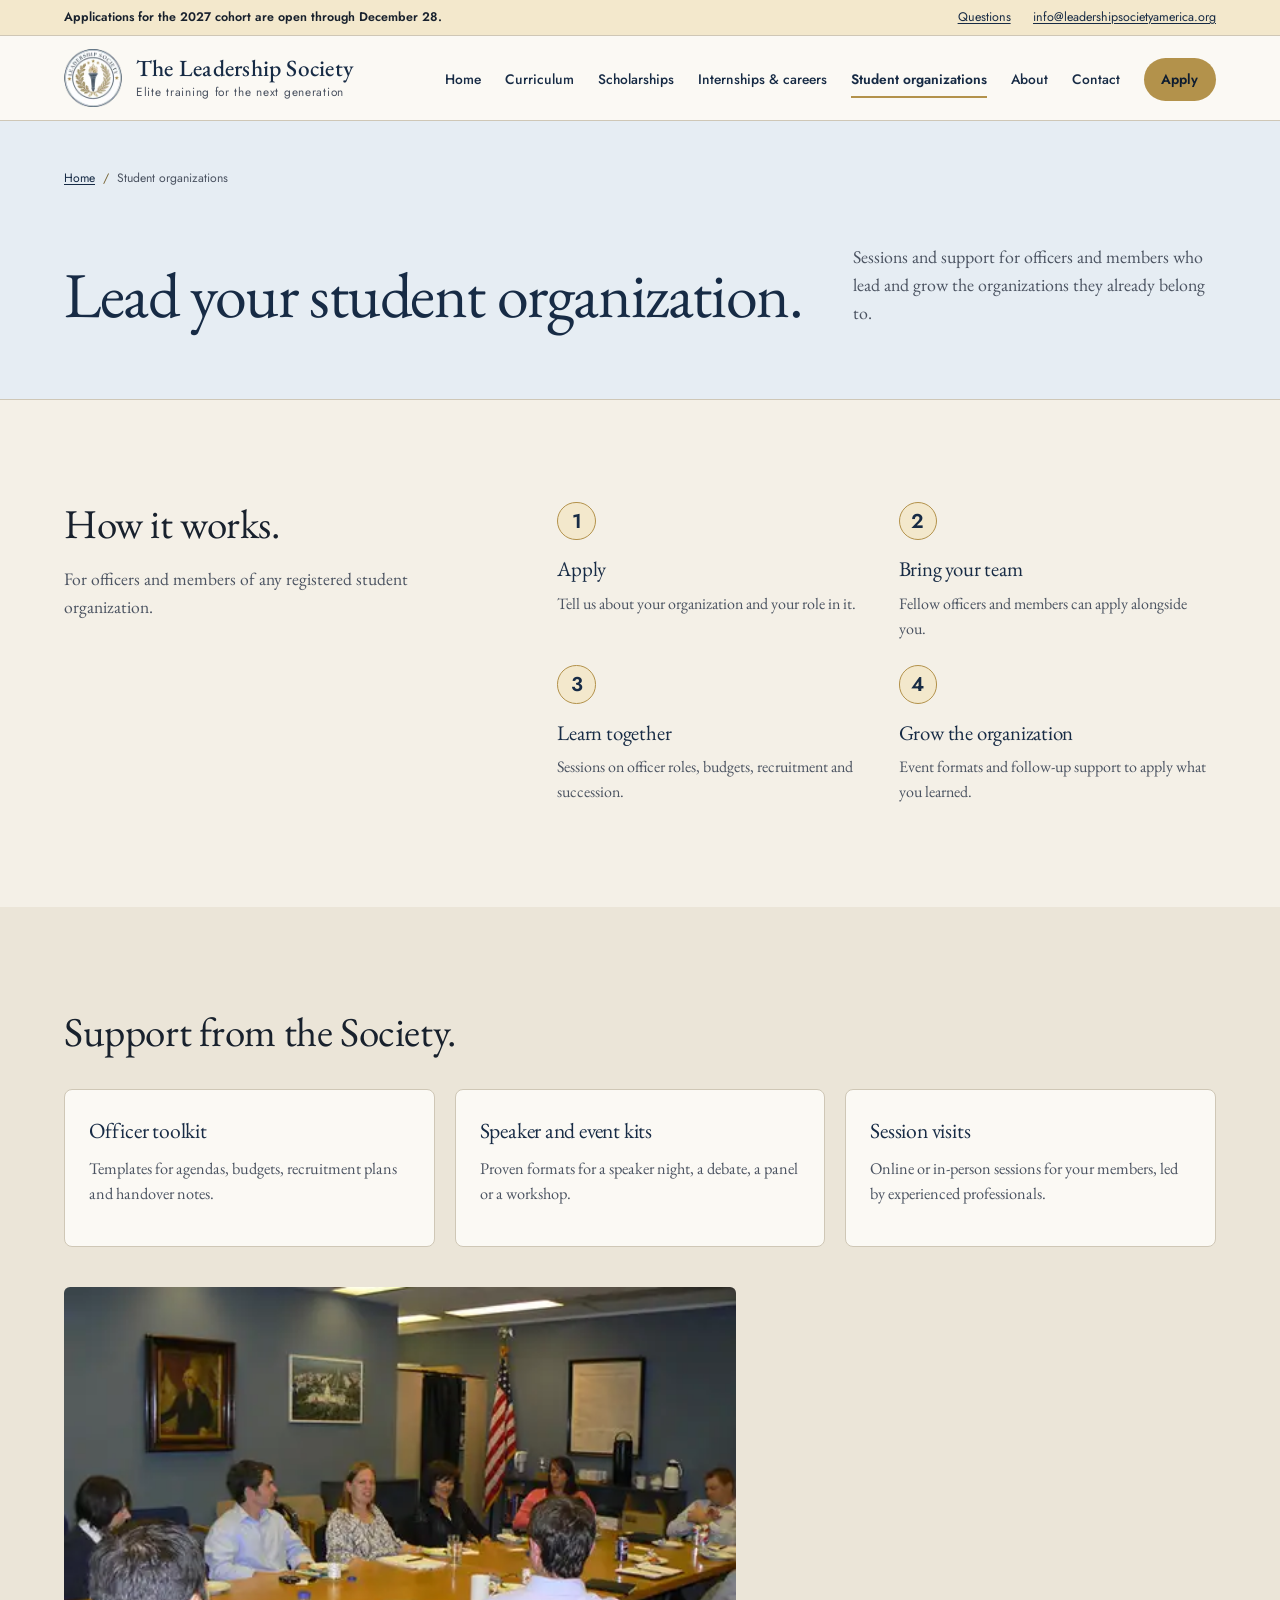
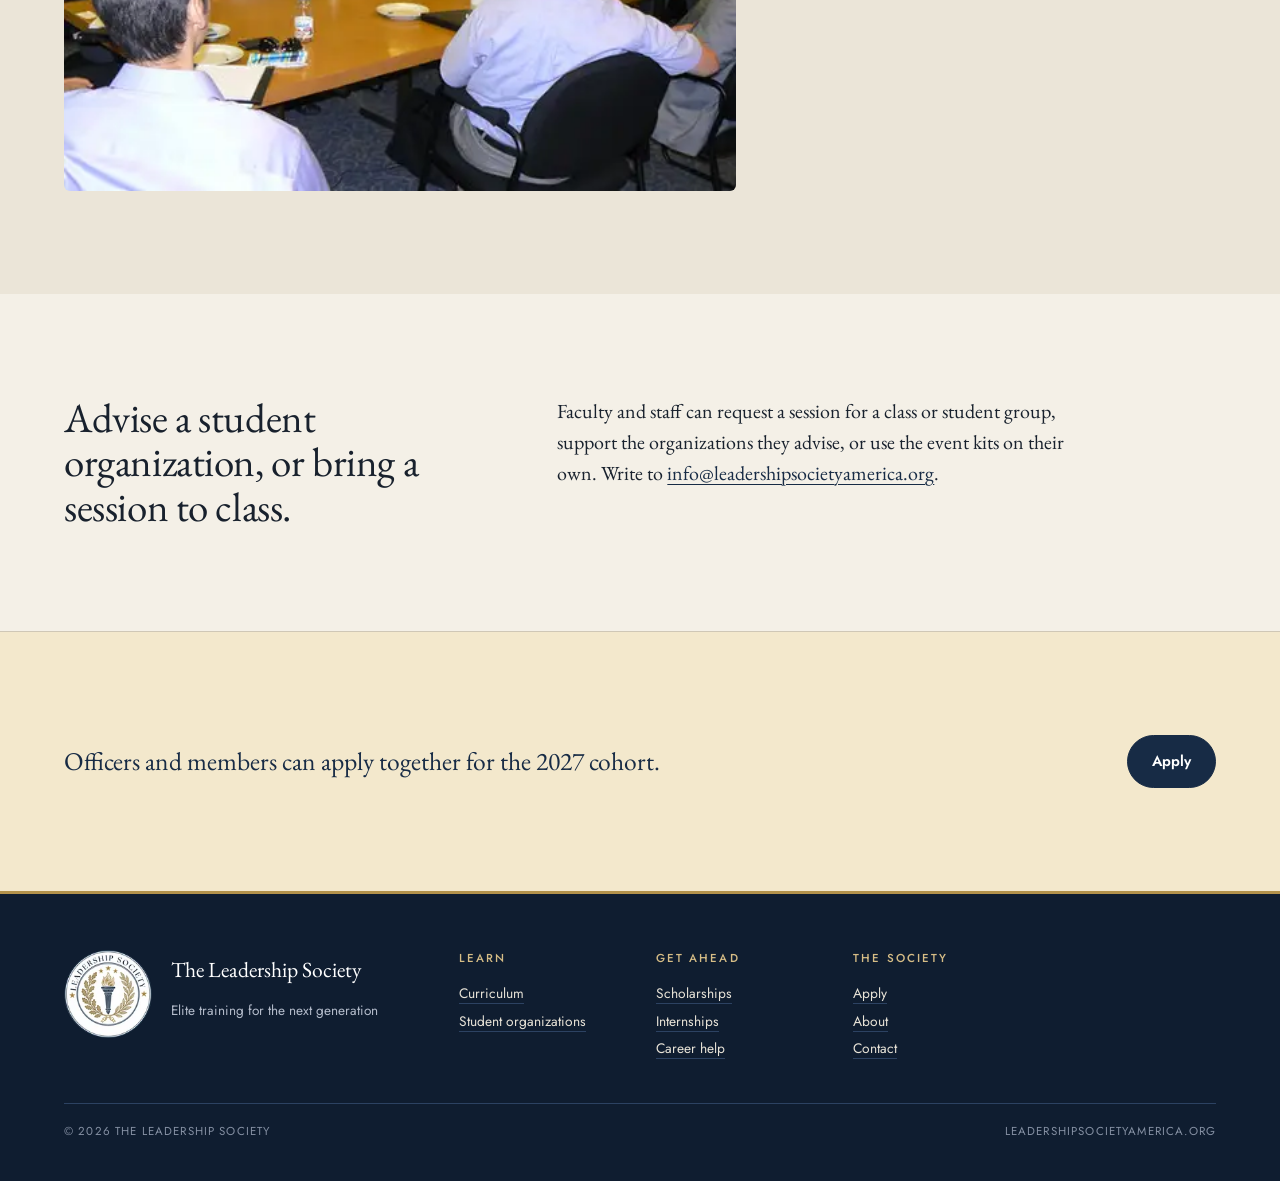
==== organizations.html @ 72dde956 "Copy the Leadership Society site from the Viktor preview" ====
<!doctype html>
<html lang="en">
<head>
<meta charset="utf-8">
<meta name="viewport" content="width=device-width, initial-scale=1">
<title>Lead a student organization | The Leadership Society</title>
<meta name="description" content="Sessions and support for students who lead and grow existing student organizations: officers, recruitment, budgets and succession.">
<meta name="theme-color" content="#fbf9f4">
<meta property="og:title" content="Lead a student organization | The Leadership Society">
<meta property="og:description" content="Sessions and support for students who lead and grow existing student organizations: officers, recruitment, budgets and succession.">
<meta property="og:type" content="website">
<meta property="og:image" content="https://www.leadershipsocietyamerica.org/assets/img/seal-512.png">
<link rel="icon" href="/assets/img/favicon-32.png" sizes="32x32" type="image/png">
<link rel="apple-touch-icon" href="/assets/img/apple-touch-icon.png">
<link rel="preload" href="/assets/fonts/eb-garamond-latin-400-normal.woff2" as="font" type="font/woff2" crossorigin>
<link rel="preload" href="/assets/fonts/jost-latin-500-normal.woff2" as="font" type="font/woff2" crossorigin>
<link rel="stylesheet" href="/assets/site.css">
</head>
<body>
<a class="skip" href="#main">Skip to content</a>
<div class="utility"><div class="wrap"><span><b>Applications for the 2027 cohort are open through December 28.</b></span><span class="u-right"><a href="/trainings#questions">Questions</a><a href="mailto:info@leadershipsocietyamerica.org">info@leadershipsocietyamerica.org</a></span></div></div>
<header class="masthead">
  <div class="wrap">
    <a class="brand" href="/" aria-label="The Leadership Society, home">
      <picture><source type="image/webp" srcset="/assets/img/seal-128.webp 1x, /assets/img/seal-256.webp 2x"><img src="/assets/img/seal-128.png" alt="" width="64" height="64" decoding="async"></picture>
      <span class="brand-name"><b>The Leadership Society</b><small>Elite training for the next generation</small></span>
    </a>
    <button class="menu-toggle" type="button" aria-expanded="false" aria-controls="site-nav" aria-label="Open menu"><svg class="mt-icon" viewBox="0 0 24 24" width="18" height="18" fill="none" stroke="currentColor" stroke-width="1.6" stroke-linecap="round" aria-hidden="true" focusable="false"><path class="mt-a" d="M4 7h16"/><path class="mt-b" d="M4 12h16"/><path class="mt-c" d="M4 17h16"/></svg><span class="mt-label">Menu</span></button>
    <nav class="nav" id="site-nav" aria-label="Main"><ul><li><a href="/">Home</a></li><li><a href="/trainings">Curriculum</a></li><li><a href="/scholarships">Scholarships</a></li><li><a href="/internships">Internships &amp; careers</a></li><li><a href="/organizations" aria-current="page">Student organizations</a></li><li><a href="/about">About</a></li><li><a href="/contact">Contact</a></li><li><a href="/apply" class="nav-apply">Apply</a></li></ul></nav>
  </div>
</header>
<main id="main">
<section class="pagehead">
  <div class="wrap">
    <nav class="crumbs" aria-label="Breadcrumb"><a href="/">Home</a><span aria-hidden="true">/</span>Student organizations</nav>
    <div class="grid">
      <div class="ph-main"><h1 class="display">Lead your student organization.</h1></div>
      <div class="aside"><p>Sessions and support for officers and members who lead and grow the organizations they already belong to.</p></div>
    </div>
  </div>
</section>

<section class="section">
  <div class="wrap grid">
    <div class="section-head"><h2 class="h2">How it works.</h2><p>For officers and members of any registered student organization.</p></div>
    <div class="section-body">
      <ol class="steps" style="grid-template-columns:1fr 1fr">
        <li><h3>Apply</h3><p>Tell us about your organization and your role in it.</p></li>
        <li><h3>Bring your team</h3><p>Fellow officers and members can apply alongside you.</p></li>
        <li><h3>Learn together</h3><p>Sessions on officer roles, budgets, recruitment and succession.</p></li>
        <li><h3>Grow the organization</h3><p>Event formats and follow-up support to apply what you learned.</p></li>
      </ol>
    </div>
  </div>
</section>

<section class="section tint" id="kits">
  <div class="wrap">
    <div class="head-row"><div><h2 class="h2">Support from the Society.</h2></div></div>
    <div class="cards">
      <div class="card"><h3>Officer toolkit</h3><p>Templates for agendas, budgets, recruitment plans and handover notes.</p></div>
      <div class="card"><h3>Speaker and event kits</h3><p>Proven formats for a speaker night, a debate, a panel or a workshop.</p></div>
      <div class="card"><h3>Session visits</h3><p>Online or in-person sessions for your members, led by experienced professionals.</p></div>
    </div>
    <div style="margin-top:2.5rem;max-width:42rem"><figure class="photo"><img src="/assets/img/photos/meeting-table.webp" alt="People meeting around a conference table" loading="lazy" decoding="async"></figure></div>
  </div>
</section>

<section class="section" id="advisers">
  <div class="wrap grid">
    <div class="section-head"><h2 class="h2">Advise a student organization, or bring a session to class.</h2></div>
    <div class="section-body">
      <p>Faculty and staff can request a session for a class or student group, support the organizations they advise, or use the event kits on their own. Write to <a href="mailto:info@leadershipsocietyamerica.org">info@leadershipsocietyamerica.org</a>.</p>
    </div>
  </div>
</section>
<section class="section closing closing-line">
  <div class="wrap">
    <p>Officers and members can apply together for the 2027 cohort.</p>
    <a class="btn" href="/apply">Apply</a>
  </div>
</section>
</main>
<footer class="footer">
  <div class="wrap">
    <div class="grid">
      <div class="f-brand">
        <picture><source type="image/webp" srcset="/assets/img/seal-128.webp 1x, /assets/img/seal-256.webp 2x"><img src="/assets/img/seal-128.png" alt="" width="88" height="88" loading="lazy" decoding="async"></picture>
        <div><p>The Leadership Society</p><span class="small">Elite training for the next generation</span></div>
      </div>
      <div class="f-col">
        <span class="label">Learn</span>
        <ul><li><a href="/trainings">Curriculum</a></li><li><a href="/organizations">Student organizations</a></li></ul>
      </div>
      <div class="f-col">
        <span class="label">Get ahead</span>
        <ul><li><a href="/scholarships">Scholarships</a></li><li><a href="/internships">Internships</a></li><li><a href="/internships#career-help">Career help</a></li></ul>
      </div>
      <div class="f-col wide">
        <span class="label">The Society</span>
        <ul><li><a href="/apply">Apply</a></li><li><a href="/about">About</a></li><li><a href="/contact">Contact</a></li></ul>
      </div>
    </div>
    <div class="colophon"><span>&copy; 2026 The Leadership Society</span><span>leadershipsocietyamerica.org</span></div>
  </div>
</footer>
<script src="/assets/site.js" defer></script>
</body>
</html>
---- assets/site.css ----
/* The Leadership Society — site styles
   Type: EB Garamond (display, text) + Jost (labels, UI; replaced Libre Franklin 2026-10-15). Both SIL OFL, self-hosted.
   Palette: navy and gold from the seal, on off-white paper. */

@font-face { font-family: "EB Garamond"; src: url("fonts/eb-garamond-latin-400-normal.woff2") format("woff2"); font-weight: 400; font-style: normal; font-display: swap; }
@font-face { font-family: "EB Garamond"; src: url("fonts/eb-garamond-latin-400-italic.woff2") format("woff2"); font-weight: 400; font-style: italic; font-display: swap; }
@font-face { font-family: "EB Garamond"; src: url("fonts/eb-garamond-latin-500-normal.woff2") format("woff2"); font-weight: 500; font-style: normal; font-display: swap; }
@font-face { font-family: "Jost"; src: url("fonts/jost-latin-400-normal.woff2") format("woff2"); font-weight: 400; font-style: normal; font-display: swap; }
@font-face { font-family: "Jost"; src: url("fonts/jost-latin-500-normal.woff2") format("woff2"); font-weight: 500; font-style: normal; font-display: swap; }
@font-face { font-family: "Jost"; src: url("fonts/jost-latin-600-normal.woff2") format("woff2"); font-weight: 600; font-style: normal; font-display: swap; }

:root {
  --paper: #f4f0e7;
  --paper-deep: #ebe5d8;
  --white: #fbf9f4;
  --ink: #18212d;
  --ink-soft: #4b5361;
  --navy: #172b45;
  --navy-deep: #0f1d30;
  --navy-line: #2c4262;
  --gold: #b3924b;        /* gold on navy */
  --gold-light: #d6bd86;  /* small gold text on navy */
  --gold-ink: #75602f;    /* gold dark enough for text on paper */
  --on-navy: #e9e4d8;
  --on-navy-soft: #b4bccb;
  --rule: #cfc7b6;
  --gold-wash: #f3e8cc;
  --sky: #e6edf3;

  --serif: "EB Garamond", "Iowan Old Style", "Palatino Linotype", Palatino, Georgia, serif;
  --sans: "Jost", "Futura", "Century Gothic", "Helvetica Neue", Arial, sans-serif;

  --measure: 34rem;
  --gutter: clamp(1.25rem, 4vw, 3rem);
  --wrap: 78rem;
}

*, *::before, *::after { box-sizing: border-box; }
html { -webkit-text-size-adjust: 100%; text-size-adjust: 100%; scroll-padding-top: 1rem; }
body {
  margin: 0; background: var(--paper); color: var(--ink);
  font-family: var(--serif); font-size: clamp(1.1rem, 0.35vw + 1rem, 1.25rem); line-height: 1.55;
  font-kerning: normal; font-variant-ligatures: common-ligatures; text-rendering: optimizeLegibility;
}
img, svg { display: block; max-width: 100%; height: auto; }
a { color: var(--navy); text-decoration-thickness: 1px; text-underline-offset: 0.18em; }
a:hover { text-decoration-thickness: 2px; }
:focus-visible { outline: 2px solid var(--gold); outline-offset: 3px; }
::selection { background: var(--navy); color: var(--paper); }

.skip { position: absolute; left: -999px; top: 0; background: var(--gold); color: var(--navy-deep); padding: .6rem 1rem; font-family: var(--sans); font-size: .85rem; z-index: 10; }
.skip:focus { left: 1rem; top: 1rem; }
.wrap { max-width: var(--wrap); margin: 0 auto; padding: 0 var(--gutter); }
.grid { display: grid; grid-template-columns: repeat(12, minmax(0, 1fr)); column-gap: clamp(1rem, 2.5vw, 2.5rem); }

.label { font-family: var(--sans); font-size: .72rem; font-weight: 600; letter-spacing: .16em; text-transform: uppercase; color: var(--gold-ink); }
.on-navy .label, .label.light { color: var(--gold-light); }

/* ---------- Utility bar + header (light, school-like) ---------- */
.utility { background: var(--gold-wash); color: var(--ink); font-family: var(--sans); font-size: .78rem; border-bottom: 1px solid var(--rule); }
.utility .wrap { display: flex; justify-content: space-between; gap: 1rem; padding-top: .5rem; padding-bottom: .5rem; }
.utility a { color: var(--navy); }
.utility b { font-weight: 600; }
.utility .u-right { display: flex; gap: 1.4rem; }

.masthead { background: var(--white); color: var(--navy); border-bottom: 1px solid var(--rule); position: relative; }
.masthead .wrap { display: flex; align-items: center; justify-content: space-between; gap: 2rem; padding-top: .8rem; padding-bottom: .8rem; }
.brand { display: flex; align-items: center; gap: .9rem; color: var(--navy); text-decoration: none; }
.brand img { width: 3.6rem; height: 3.6rem; flex: none; }
.brand-name { display: flex; flex-direction: column; line-height: 1.05; }
.brand-name b { font-weight: 500; font-size: 1.45rem; letter-spacing: .01em; color: var(--navy); }
.brand-name small { font-family: var(--sans); font-size: .66rem; letter-spacing: .08em; color: var(--ink-soft); margin-top: .35rem; }

.nav ul { list-style: none; margin: 0; padding: 0; display: flex; gap: 1.5rem; align-items: center; }
.nav a { font-family: var(--sans); font-size: .86rem; font-weight: 500; color: var(--navy); text-decoration: none; padding: .4rem 0; border-bottom: 2px solid transparent; white-space: nowrap; }
.nav a:hover { border-bottom-color: var(--gold); }
.nav a[aria-current="page"] { border-bottom-color: var(--gold); font-weight: 600; }
.nav a.nav-apply { background: var(--gold); color: var(--navy-deep); padding: .7rem 1.1rem; border: 0; border-radius: 999px; font-weight: 600; }
.nav a.nav-apply:hover, .nav a.nav-apply[aria-current="page"] { background: var(--gold-light); }
.menu-toggle { display: none; }

/* ---------- Type ---------- */
h1, h2, h3 { font-weight: 400; margin: 0; letter-spacing: -.01em; }
.display { font-size: clamp(2.7rem, 6vw, 5.4rem); line-height: 1.0; letter-spacing: -.022em; }
.display em { font-style: italic; color: var(--gold); }
.h2 { font-size: clamp(1.9rem, 3.2vw, 2.75rem); line-height: 1.08; }
.h3 { font-size: 1.55rem; line-height: 1.2; }
.lede { font-size: clamp(1.2rem, 1vw + 1rem, 1.5rem); line-height: 1.45; max-width: 33rem; }
p { margin: 0 0 1em; max-width: var(--measure); }
.small { font-family: var(--sans); font-size: .85rem; line-height: 1.55; color: var(--ink-soft); }

.btn { display: inline-block; font-family: var(--sans); font-size: .92rem; font-weight: 600; text-decoration: none; padding: .9rem 1.5rem; border: 1px solid var(--navy); background: var(--navy); color: #fff; border-radius: 999px; cursor: pointer; }
.btn-line { background: transparent; color: var(--navy); }
.btn-line:hover { background: var(--navy); color: #fff; }
.btn:hover { background: var(--navy-deep); border-color: var(--navy-deep); color: #fff; }
.btn-gold { background: var(--gold); border-color: var(--gold); color: var(--navy-deep); }
.btn-gold:hover { background: var(--gold-light); border-color: var(--gold-light); color: var(--navy-deep); }
.textlink { font-family: var(--sans); font-size: .85rem; font-weight: 500; }

/* ---------- Home hero ---------- */
.hero { background: var(--navy); color: var(--on-navy); }
.hero .grid { padding-top: clamp(3rem, 7vw, 5.5rem); padding-bottom: clamp(3rem, 6vw, 4.5rem); align-items: center; row-gap: 2.5rem; }
.hero .copy { grid-column: 1 / span 7; }
.hero .copy .label { display: block; margin-bottom: 1.6rem; }
.hero h1 { color: #fff; }
.hero .lede { color: var(--on-navy); margin-top: 1.8rem; }
.hero .seal-col { grid-column: 9 / span 4; margin: 0; }
.hero .seal-col img { width: 100%; max-width: 21rem; margin-left: auto; border-radius: 50%; box-shadow: 0 0 0 10px rgba(255,255,255,.04), 0 0 0 11px var(--navy-line); }
.cta-line { display: flex; flex-wrap: wrap; align-items: center; gap: 1rem 1.8rem; margin-top: 2.4rem; }
.hero .textlink, .on-navy .textlink { color: #fff; }

.facts { border-top: 1px solid var(--navy-line); }
.facts dl { margin: 0; display: grid; grid-template-columns: repeat(4, 1fr); }
.facts dl > div { padding: 1.4rem 1.5rem 1.6rem 0; }
.facts dl > div + div { border-left: 1px solid var(--navy-line); padding-left: 1.5rem; }
.facts dt { margin-bottom: .45rem; }
.facts dd { margin: 0; font-size: 1.2rem; line-height: 1.3; color: #fff; }

/* ---------- Sections ---------- */
.section { padding: clamp(3.5rem, 8vw, 6.5rem) 0; }
.section.tint { background: var(--paper-deep); }
.section-head { grid-column: 1 / span 4; }
.section-head .label { display: block; margin-bottom: 1rem; }
.section-head p { margin-top: 1.2rem; color: var(--ink-soft); font-size: 1.1rem; }
.section-body { grid-column: 6 / span 7; }
.section-wide { grid-column: 1 / -1; }
.head-row { display: flex; justify-content: space-between; align-items: end; gap: 2rem; flex-wrap: wrap; margin-bottom: 2.2rem; }
.head-row .label { display: block; margin-bottom: 1rem; }

/* ---------- Path panels ---------- */
.path-panels { display: grid; grid-template-columns: 1fr 1fr; gap: 1.5rem; }
.panel { background: var(--white); border: 1px solid var(--rule); border-top: 3px solid var(--navy); display: flex; flex-direction: column; }
.panel-body { padding: 1.8rem 1.8rem 1.6rem; flex: 1; }
.numeral { display: block; font-size: 3rem; line-height: .9; color: var(--gold); margin-bottom: 1rem; }
.panel h3 { margin-bottom: .7rem; }
.panel p { font-size: 1.08rem; }
.ticks { list-style: none; margin: 1.2rem 0 0; padding: 0; font-family: var(--sans); font-size: .86rem; color: var(--ink-soft); }
.ticks li { padding: .55rem 0 .55rem 1.3rem; border-top: 1px solid var(--rule); position: relative; }
.ticks li::before { content: ""; position: absolute; left: 0; top: 1.05rem; width: .55rem; height: 1px; background: var(--gold-ink); }
.panel-cta { display: flex; justify-content: space-between; align-items: center; background: var(--navy); color: #fff; text-decoration: none; font-family: var(--sans); font-size: .76rem; font-weight: 600; letter-spacing: .14em; text-transform: uppercase; padding: 1rem 1.8rem; }
.panel-cta span { color: var(--gold-light); font-size: 1rem; letter-spacing: 0; }
.panel-cta:hover { background: var(--navy-deep); color: #fff; }

/* ---------- Training catalogue ---------- */
.filters { display: flex; flex-wrap: wrap; gap: .5rem; }
.filters button { font-family: var(--sans); font-size: .72rem; font-weight: 600; letter-spacing: .12em; text-transform: uppercase; background: transparent; color: var(--navy); border: 1px solid var(--navy); padding: .6rem .9rem; cursor: pointer; border-radius: 0; }
.filters button[aria-pressed="true"] { background: var(--navy); color: #fff; }
.filters button:hover { border-color: var(--gold-ink); }
.catalogue { list-style: none; margin: 0; padding: 0; border-top: 2px solid var(--navy); }
.session { display: grid; grid-template-columns: 11rem minmax(0, 1.1fr) minmax(0, 1.5fr) 8rem; gap: 1.5rem; align-items: baseline; padding: 1.3rem 0; border-bottom: 1px solid var(--rule); }
.session[hidden] { display: none; }
.track { font-family: var(--sans); font-size: .7rem; font-weight: 600; letter-spacing: .12em; text-transform: uppercase; color: var(--gold-ink); }
.session h3 { font-size: 1.35rem; line-height: 1.2; }
.session p { margin: 0; font-size: 1.02rem; color: var(--ink-soft); }
.format { font-family: var(--sans); font-size: .76rem; color: var(--ink-soft); text-align: right; }
.cat-note { margin-top: 1.3rem; }

/* ---------- Numbers ---------- */
.numbers { background: var(--navy-deep); color: var(--on-navy); }
.numbers .wrap { padding-top: clamp(3rem, 7vw, 5rem); padding-bottom: clamp(3rem, 7vw, 5rem); }
.numbers ul { list-style: none; margin: 2rem 0 0; padding: 0; display: grid; grid-template-columns: repeat(4, 1fr); border-top: 1px solid var(--navy-line); }
.numbers li { padding: 1.6rem 1.5rem 0 0; }
.numbers li + li { border-left: 1px solid var(--navy-line); padding-left: 1.5rem; }
.figure { display: block; font-size: clamp(2.8rem, 5vw, 4.2rem); line-height: 1; color: #fff; }
.figure.pending { color: var(--gold); }
.numbers .what { display: block; font-family: var(--sans); font-size: .82rem; color: var(--on-navy); margin-top: .7rem; }
.numbers .note { display: block; font-family: var(--sans); font-size: .72rem; color: var(--on-navy-soft); margin-top: .3rem; }
.numbers h2 { color: #fff; }

/* ---------- Calendar ---------- */
.calendar { margin: 0; padding: 0; list-style: none; }
.calendar li { display: grid; grid-template-columns: 9.5rem 1fr; gap: 1.5rem; padding: 1.1rem 0; border-bottom: 1px solid var(--rule); }
.calendar li:first-child { border-top: 2px solid var(--navy); }
.calendar .when { font-family: var(--sans); font-size: .76rem; font-weight: 600; letter-spacing: .1em; text-transform: uppercase; color: var(--navy); padding-top: .3rem; }
.calendar p { margin: 0; }

/* ---------- Closing CTA ---------- */
.closing { background: var(--paper-deep); border-top: 1px solid var(--rule); }
.closing .grid { align-items: end; }
.closing h2 { grid-column: 1 / span 7; }
.closing .act { grid-column: 9 / span 4; }

/* ---------- Inner page head ---------- */
.pagehead { background: var(--navy); color: var(--on-navy); }
.pagehead .wrap { padding-top: clamp(2rem, 5vw, 3rem); padding-bottom: clamp(2.5rem, 6vw, 4.5rem); }
.crumbs { font-family: var(--sans); font-size: .76rem; color: var(--on-navy-soft); margin-bottom: clamp(2rem, 5vw, 3.5rem); }
.crumbs a { color: var(--on-navy); }
.crumbs span[aria-hidden] { margin: 0 .5rem; color: var(--gold); }
.pagehead .grid { align-items: end; }
.pagehead .ph-main { grid-column: 1 / span 8; }
.pagehead .label { display: block; margin-bottom: 1.3rem; color: var(--gold-light); }
.pagehead h1 { color: #fff; }
.pagehead .aside { grid-column: 9 / span 4; }
.pagehead .aside p { font-size: 1.12rem; color: var(--on-navy); margin: 0; }

/* ---------- Prose ---------- */
.prose-grid { padding: clamp(3rem, 7vw, 5.5rem) 0; }
.margin-note { grid-column: 1 / span 3; }
.margin-note .label { display: block; position: sticky; top: 1.5rem; }
.prose { grid-column: 4 / span 8; }
.prose h2 { margin: 3.2rem 0 1rem; }
.prose h2:first-child { margin-top: 0; }
.prose p.drop::first-letter { float: left; font-size: 4.4em; line-height: .8; padding: .08em .08em 0 0; color: var(--navy); }
.prose ul { padding-left: 1.1rem; max-width: var(--measure); }
.prose li { margin-bottom: .55rem; }
.prose li::marker { color: var(--gold-ink); }
.prose .path-panels { margin-top: 1.2rem; }
.qa dt { font-size: 1.28rem; margin-top: 1.6rem; }
.qa dd { margin: .35rem 0 0; max-width: var(--measure); color: var(--ink-soft); }

/* ---------- Form ---------- */
.form-wrap { padding: clamp(2.5rem, 6vw, 4.5rem) 0 clamp(4rem, 8vw, 6rem); }
.form-side { grid-column: 1 / span 4; }
.form-side .box { border-top: 3px solid var(--navy); background: var(--white); border-left: 1px solid var(--rule); border-right: 1px solid var(--rule); border-bottom: 1px solid var(--rule); padding: 1.5rem; position: sticky; top: 1.5rem; }
.form-side p { font-size: 1.05rem; }
.form-side p.small { font-size: .85rem; margin: 0; }
.form-main { grid-column: 6 / span 7; }
form fieldset { border: 0; padding: 0; margin: 0 0 2.25rem; }
form legend { padding: 0; margin-bottom: 1.1rem; }
.field { margin-bottom: 1.4rem; }
.field-row { display: grid; grid-template-columns: 1fr 1fr; gap: 1.25rem; }
label, .group-label { display: block; font-family: var(--sans); font-size: .82rem; font-weight: 600; letter-spacing: .02em; margin-bottom: .45rem; }
.hint { display: block; font-family: var(--sans); font-size: .78rem; color: var(--ink-soft); font-weight: 400; margin-top: .3rem; }
input[type="text"], input[type="email"], select, textarea { width: 100%; font: inherit; font-size: 1.08rem; color: var(--ink); background: var(--white); border: 1px solid #aeb2b8; border-radius: 0; padding: .7rem .8rem; appearance: none; }
select { background-image: linear-gradient(45deg, transparent 50%, var(--ink) 50%), linear-gradient(135deg, var(--ink) 50%, transparent 50%); background-position: calc(100% - 1.15rem) 55%, calc(100% - .8rem) 55%; background-size: .35rem .35rem; background-repeat: no-repeat; padding-right: 2.2rem; }
textarea { min-height: 11rem; resize: vertical; line-height: 1.5; }
input:focus, select:focus, textarea:focus { outline: 2px solid var(--navy); outline-offset: 0; border-color: var(--navy); }
input[aria-invalid="true"], select[aria-invalid="true"], textarea[aria-invalid="true"] { border-color: #8a2a22; background: #f7ebe7; }
.error { display: block; font-family: var(--sans); font-size: .78rem; color: #8a2a22; margin-top: .35rem; }
.choices { display: grid; gap: .75rem; }
.choice { display: grid; grid-template-columns: 1.4rem 1fr; gap: .8rem; align-items: start; border: 1px solid #aeb2b8; padding: 1rem 1.1rem; background: var(--white); cursor: pointer; margin: 0; font-family: var(--serif); font-weight: 400; font-size: 1.08rem; letter-spacing: 0; }
.choice input { margin: .3rem 0 0; width: 1.05rem; height: 1.05rem; accent-color: var(--navy); }
.choice small { display: block; font-family: var(--sans); font-size: .8rem; color: var(--ink-soft); margin-top: .2rem; }
.choice:has(input:checked) { border-color: var(--navy); box-shadow: inset 4px 0 0 var(--gold); }
.counter { font-family: var(--sans); font-size: .75rem; color: var(--ink-soft); text-align: right; margin-top: .3rem; }
.form-actions { display: flex; flex-wrap: wrap; gap: 1rem 1.5rem; align-items: center; border-top: 2px solid var(--navy); padding-top: 1.6rem; }
.form-status { font-family: var(--sans); font-size: .9rem; border-left: 3px solid var(--gold); padding: .9rem 1.1rem; background: var(--paper-deep); margin-top: 1.5rem; }
.form-status[hidden] { display: none; }

/* ---------- Contact ---------- */
.contact-body { grid-column: 1 / -1; }
.addresses { list-style: none; margin: 0; padding: 0; border-top: 2px solid var(--navy); }
.addresses li { display: grid; grid-template-columns: 10rem minmax(0, 1fr); gap: 2rem; padding: 2rem 0; border-bottom: 1px solid var(--rule); align-items: baseline; }
.addresses .label { color: var(--navy); }
.addresses a.mail { font-size: clamp(1.25rem, 2.6vw, 2.4rem); text-decoration: none; border-bottom: 1px solid var(--rule); overflow-wrap: anywhere; }
.addresses a.mail:hover { border-bottom-color: var(--gold); }
.addresses p { margin: .5rem 0 0; color: var(--ink-soft); }
.contact-note { margin: 2rem 0 0 12rem; }

/* ---------- Footer ---------- */
.footer { background: var(--navy-deep); color: var(--on-navy-soft); border-top: 3px solid var(--gold); }
.footer .wrap { padding-top: 3.5rem; padding-bottom: 2.5rem; }
.footer .grid { row-gap: 2rem; }
.footer .f-brand { grid-column: 1 / span 4; display: flex; gap: 1.2rem; align-items: flex-start; }
.footer .f-brand img { width: 5.5rem; height: 5.5rem; flex: none; }
.footer .f-brand p { font-size: 1.35rem; color: #fff; margin: .2rem 0 .4rem; }
.footer .f-brand .small { color: var(--on-navy-soft); }
.footer .f-col { grid-column: span 2; }
.footer .f-col.wide { grid-column: span 4; }
.footer .label { color: var(--gold-light); display: block; margin-bottom: .8rem; }
.footer ul { list-style: none; margin: 0; padding: 0; font-family: var(--sans); font-size: .86rem; line-height: 2; }
.footer a { color: var(--on-navy); text-decoration: none; border-bottom: 1px solid var(--navy-line); }
.footer a:hover { border-bottom-color: var(--gold); color: #fff; }
.footer .colophon { border-top: 1px solid var(--navy-line); margin-top: 2.5rem; padding-top: 1.2rem; font-family: var(--sans); font-size: .72rem; letter-spacing: .1em; text-transform: uppercase; color: #8590a3; display: flex; justify-content: space-between; gap: 1rem; flex-wrap: wrap; }

/* ---------- Responsive ---------- */
@media (max-width: 1080px) {
  .nav ul { gap: 1.3rem; }
  .session { grid-template-columns: 9rem minmax(0, 1fr) minmax(0, 1.3fr); }
  .format { display: none; }
}
@media (max-width: 960px) {
  .hero .copy, .hero .seal-col, .pagehead .ph-main, .pagehead .aside, .section-head, .section-body,
  .closing h2, .closing .act, .margin-note, .prose, .form-side, .form-main { grid-column: 1 / -1; }
  .hero .seal-col { order: -1; }
  .hero .seal-col img { max-width: 8rem; margin-left: 0; box-shadow: none; }
  .pagehead .aside { margin-top: 1.5rem; }
  .section-head { margin-bottom: 2rem; }
  .closing .act { margin-top: 1.5rem; }
  .margin-note .label { position: static; margin-bottom: 1rem; }
  .form-side { margin-bottom: 2rem; }
  .form-side .box { position: static; }
  .facts dl, .numbers ul { grid-template-columns: 1fr 1fr; }
  .facts dl > div:nth-child(3) { border-left: 0; padding-left: 0; }
  .facts dl > div:nth-child(n+3) { border-top: 1px solid var(--navy-line); }
  .numbers li:nth-child(3) { border-left: 0; padding-left: 0; }
  .numbers li:nth-child(n+3) { margin-top: 1.6rem; border-top: 1px solid var(--navy-line); }
  .footer .f-brand { grid-column: 1 / -1; }
  .footer .f-col { grid-column: span 4; }
  .footer .f-col.wide { grid-column: span 4; }
}
@media (max-width: 800px) {
  .nav { display: none; position: absolute; left: 0; right: 0; top: 100%; background: var(--navy); border-bottom: 3px solid var(--gold); z-index: 5; }
  .nav.open { display: block; }
  .nav ul { flex-direction: column; align-items: stretch; gap: 0; padding: .25rem var(--gutter) 1.25rem; }
  .nav li { border-top: 1px solid var(--navy-line); }
  .nav li:first-child { border-top: 0; }
  .nav a { display: block; padding: 1rem 0; font-size: .85rem; border-bottom: 0; }
  .nav a[aria-current="page"] { color: var(--gold-light); }
  .nav a.nav-apply { margin-top: .75rem; text-align: center; }
  .menu-toggle { display: inline-block; font-family: var(--sans); font-size: .76rem; font-weight: 600; letter-spacing: .14em; text-transform: uppercase; background: none; border: 1px solid var(--gold); color: #fff; padding: .65rem .9rem; cursor: pointer; border-radius: 0; }
  .brand img { width: 3.1rem; height: 3.1rem; }
  .brand-name b { font-size: 1.2rem; }
  .utility .u-right { display: none; }
  .path-panels { grid-template-columns: 1fr; }
  .session { grid-template-columns: 1fr; gap: .35rem; }
  .calendar li { grid-template-columns: 1fr; gap: .25rem; }
  .field-row { grid-template-columns: 1fr; gap: 0; }
  .addresses li { grid-template-columns: 1fr; gap: .25rem; }
  .addresses a.mail { font-size: 1.2rem; }
  .contact-note { margin-left: 0; }
  .footer .f-col, .footer .f-col.wide { grid-column: 1 / -1; }
}
@media (max-width: 480px) {
  .facts dl, .numbers ul { grid-template-columns: 1fr; }
  .facts dl > div, .facts dl > div + div { border-left: 0; padding-left: 0; }
  .facts dl > div + div { border-top: 1px solid var(--navy-line); }
  .numbers li, .numbers li + li { border-left: 0; padding-left: 0; }
  .numbers li + li { margin-top: 1.6rem; border-top: 1px solid var(--navy-line); }
}
@media (prefers-reduced-motion: no-preference) {
  a, .btn, .nav a, .panel-cta, .filters button { transition: color .15s ease, background-color .15s ease, border-color .15s ease; }
}
@media print { .utility, .nav, .menu-toggle, .footer { display: none; } body { background: #fff; } }

/* fixes: keep seal round inside flex rows; catalogue + ticks inside prose */
picture { display: block; flex: none; }
.prose .ticks, .prose .catalogue { padding-left: 0; max-width: none; }
.prose .ticks li, .prose .catalogue li { margin-bottom: 0; }
.prose .session { grid-template-columns: 9.5rem minmax(0, 1fr) minmax(0, 1.4fr); }
.prose .session .format { display: none; }
@media (max-width: 800px) { .prose .session { grid-template-columns: 1fr; } }

/* =====================================================================
   Open-sign-up redesign (2026-10-15): light, school-like, photo-led.
   Light pages, serif type, rounded buttons; no photo captions.
   ===================================================================== */
.hero { background: var(--white); color: var(--ink); border-bottom: 1px solid var(--rule); }
.hero .grid { align-items: center; }
.hero h1 { color: var(--navy); }
.hero .display em { color: var(--gold-ink); }
.hero .lede { color: var(--ink-soft); }
.hero .copy { grid-column: 1 / span 6; }
.hero .photo-col { grid-column: 8 / span 5; margin: 0; }
.hero .textlink { color: var(--navy); }
.hero .quick { margin-top: 1.4rem; font-family: var(--sans); font-size: .85rem; color: var(--ink-soft); }

.pagehead { background: var(--sky); color: var(--ink); border-bottom: 1px solid var(--rule); }
.pagehead .crumbs { color: var(--ink-soft); }
.pagehead .crumbs a { color: var(--navy); }
.pagehead .crumbs span[aria-hidden] { color: var(--gold-ink); }
.pagehead .label { color: var(--gold-ink); }
.pagehead h1 { color: var(--navy); }
.pagehead .aside p { color: var(--ink-soft); }
.pagehead .display { font-size: clamp(2.4rem, 5vw, 4.2rem); }

/* Photos (credits kept internally in website/internal/photo-credits.md) */
.photo { margin: 0; }
.photo img { width: 100%; height: auto; border-radius: 6px; object-fit: cover; }
.photo figcaption, .credit { font-family: var(--sans); font-size: .72rem; color: var(--ink-soft); margin-top: .4rem; }
.photo figcaption a, .credit a { color: var(--ink-soft); }
.photo-pair { display: grid; grid-template-columns: 1.3fr 1fr; gap: 1rem; align-items: end; }

/* "I want to..." grid */
.want { list-style: none; margin: 0; padding: 0; display: grid; grid-template-columns: repeat(3, 1fr); gap: 1rem; }
.want a { display: flex; flex-direction: column; height: 100%; background: var(--white); border: 1px solid var(--rule); border-radius: 8px; padding: 1.4rem 1.5rem 1.3rem; text-decoration: none; color: var(--ink); }
.want a:hover { border-color: var(--navy); box-shadow: 0 6px 18px -12px rgba(23,43,69,.5); }
.want .verb { font-size: 1.45rem; line-height: 1.15; color: var(--navy); }
.want p { font-size: 1rem; color: var(--ink-soft); margin: .6rem 0 1rem; flex: 1; }
.want .go { font-family: var(--sans); font-size: .82rem; font-weight: 600; color: var(--navy); }

/* Who you are */
.who { display: grid; grid-template-columns: repeat(4, 1fr); gap: 1.5rem; }
.who > div { border-top: 3px solid var(--gold); padding-top: 1rem; }
.who h3 { font-size: 1.35rem; color: var(--navy); margin-bottom: .6rem; }
.who ul { list-style: none; padding: 0; margin: 0; font-family: var(--sans); font-size: .9rem; line-height: 1.5; }
.who li { padding: .4rem 0; border-bottom: 1px solid var(--rule); }

/* Steps */
.steps { list-style: none; margin: 0; padding: 0; display: grid; grid-template-columns: repeat(4, 1fr); gap: 1.5rem; counter-reset: s; }
.steps li { counter-increment: s; }
.steps li::before { content: counter(s); display: grid; place-items: center; width: 2.4rem; height: 2.4rem; border-radius: 50%; background: var(--gold-wash); color: var(--navy); font-family: var(--sans); font-weight: 600; margin-bottom: .8rem; border: 1px solid var(--gold); }
.steps h3 { font-size: 1.3rem; color: var(--navy); margin-bottom: .4rem; }
.steps p { font-size: 1rem; color: var(--ink-soft); margin: 0; }

/* Cards */
.cards { display: grid; grid-template-columns: repeat(3, 1fr); gap: 1.25rem; }
.card { background: var(--white); border: 1px solid var(--rule); border-radius: 8px; padding: 1.5rem; }
.card h3 { font-size: 1.35rem; color: var(--navy); margin-bottom: .5rem; }
.card p { font-size: 1.02rem; color: var(--ink-soft); }
.card .label { display: block; margin-bottom: .6rem; }

.tba { font-style: italic; color: var(--gold-ink); }
.note-box { background: var(--gold-wash); border-left: 4px solid var(--gold); padding: 1.1rem 1.3rem; border-radius: 0 6px 6px 0; font-size: 1.05rem; }
.note-box p:last-child { margin-bottom: 0; }
.partner { background: var(--sky); border: 1px solid var(--rule); border-radius: 8px; padding: 1.4rem 1.6rem; }
.session .signup { font-family: var(--sans); font-size: .8rem; font-weight: 600; text-align: right; white-space: nowrap; }
.catalogue .session { grid-template-columns: 10rem minmax(0, 1fr) minmax(0, 1.4fr) 6.5rem 6rem; }
.chk { display: grid; grid-template-columns: 1fr 1fr; gap: .6rem; }
.chk .choice { font-size: 1rem; }

.closing { background: var(--gold-wash); }
.section.sky { background: var(--sky); }

@media (max-width: 1180px) {
  .nav ul { gap: 1rem; }
  .nav a { font-size: .8rem; }
}
@media (max-width: 1080px) {
  .catalogue .session { grid-template-columns: 9rem minmax(0, 1fr) minmax(0, 1.3fr) 6rem; }
  .catalogue .format { display: none; }
}
@media (max-width: 960px) {
  .hero .copy, .hero .photo-col { grid-column: 1 / -1; }
  .want, .cards { grid-template-columns: 1fr 1fr; }
  .who, .steps { grid-template-columns: 1fr 1fr; }
}
@media (max-width: 1000px) {
  .nav { display: none; position: absolute; left: 0; right: 0; top: 100%; background: var(--white); border-bottom: 2px solid var(--gold); z-index: 5; }
  .nav.open { display: block; }
  .nav ul { flex-direction: column; align-items: stretch; gap: 0; padding: .25rem var(--gutter) 1.25rem; }
  .nav li { border-top: 1px solid var(--rule); }
  .nav li:first-child { border-top: 0; }
  .nav a { display: block; padding: .9rem 0; font-size: .95rem; border-bottom: 0; }
  .nav a.nav-apply { margin-top: .75rem; text-align: center; }
  .menu-toggle { display: inline-block; font-family: var(--sans); font-size: .85rem; font-weight: 600; background: none; border: 1px solid var(--navy); color: var(--navy); padding: .55rem .95rem; cursor: pointer; border-radius: 999px; }
}
@media (max-width: 800px) {
  .menu-toggle { color: var(--navy); border-color: var(--navy); }
  .nav a[aria-current="page"] { color: var(--navy); }
  .catalogue .session { grid-template-columns: 1fr; gap: .35rem; }
  .session .signup { text-align: left; }
  .photo-pair { grid-template-columns: 1fr; }
  .chk { grid-template-columns: 1fr; }
}
@media (max-width: 560px) {
  .want, .cards, .who, .steps { grid-template-columns: 1fr; }
}


/* =====================================================================
   Round 2 (2026-10-15): application flow, Jost, topic icons, hero blur fill, photo tiles.
   ===================================================================== */
/* Header: subheader visible at every width */
.brand-name small { display: block; font-family: var(--sans); font-size: .74rem; font-weight: 400; letter-spacing: .06em; color: var(--ink-soft); margin-top: .3rem; line-height: 1.25; }
.brand { min-width: 0; }
.brand-name { min-width: 0; }

/* Menu button: hamburger + label, morphs to a cross */
.menu-toggle { align-items: center; gap: .55rem; }
@media (max-width: 1000px) {
  .menu-toggle { display: inline-flex; flex: none; font-family: var(--sans); font-size: .9rem; font-weight: 500; letter-spacing: .02em; text-transform: none; background: transparent; color: var(--navy); border: 1px solid var(--rule); border-radius: 6px; padding: .55rem .85rem .55rem .7rem; cursor: pointer; }
  .menu-toggle:hover { border-color: var(--navy); }
  .menu-toggle[aria-expanded="true"] { background: var(--navy); border-color: var(--navy); color: #fff; }
}
.mt-icon { display: block; }
.mt-icon path { transform-box: fill-box; transform-origin: center; }
.menu-toggle[aria-expanded="true"] .mt-a { transform: translateY(5px) rotate(45deg); }
.menu-toggle[aria-expanded="true"] .mt-b { opacity: 0; }
.menu-toggle[aria-expanded="true"] .mt-c { transform: translateY(-5px) rotate(-45deg); }
@media (prefers-reduced-motion: no-preference) { .mt-icon path { transition: transform .2s ease, opacity .15s ease; } }

/* Hero: sharp photo over a blurred cover fill, divided from the copy by a thin rule */
.hero .grid { padding-top: 0 !important; padding-bottom: 0 !important; align-items: stretch; }
.hero .copy { padding: clamp(2.5rem, 6vw, 4.5rem) 0; align-self: center; }
.hero .photo-col { grid-column: 8 / -1; position: relative; border-left: 1px solid var(--rule); margin-right: calc(-1 * var(--gutter)); min-height: 26rem; display: flex; }
.hero-photo { position: relative; margin: 0; width: 100%; overflow: hidden; display: flex; align-items: center; justify-content: center; padding: clamp(1.5rem, 3vw, 2.5rem); }
.hero-photo-fill { position: absolute; inset: -40px; width: calc(100% + 80px); max-width: none; height: calc(100% + 80px); object-fit: cover; filter: blur(40px) saturate(.9) brightness(1.02); transform: scale(1.15); }
.hero-photo::before { content: ""; position: absolute; inset: 0; background: rgba(251,249,244,.3); z-index: 0; }
.hero-photo-main { position: relative; width: 100%; height: auto; max-height: 100%; object-fit: contain; border-radius: 4px; box-shadow: 0 18px 40px -22px rgba(15,29,48,.55); }
@media (min-width: 1300px) { .hero .photo-col { margin-right: calc(-1 * (100vw - var(--wrap)) / 2 - var(--gutter)); } }
@media (max-width: 960px) {
  .hero .photo-col { grid-column: 1 / -1; border-left: 0; border-top: 1px solid var(--rule); margin: 0 calc(-1 * var(--gutter)); min-height: 0; }
  .hero .copy { padding-bottom: 2.5rem; }
}

/* Training topic icons */
.t-icon { width: 1.15rem; height: 1.15rem; flex: none; color: var(--gold); }
.track { display: inline-flex; align-items: center; gap: .5rem; }
.filters button { display: inline-flex; align-items: center; gap: .45rem; }
.filters button .t-icon { width: 1rem; height: 1rem; }
.filters button[aria-pressed="true"] .t-icon { color: var(--gold-light); }

/* Sans text in Jost: slightly larger optical size than Libre Franklin */
.label { letter-spacing: .18em; font-weight: 500; }
.track, .filters button { font-weight: 500; letter-spacing: .14em; }

/* What to expect: blurred photo tiles with white text */
.photo-cards { grid-template-columns: 1fr 1fr; }
.card.photo-card { position: relative; overflow: hidden; padding: 0; border: 0; background: var(--navy-deep); min-height: 15rem; display: flex; }
.photo-card .pc-bg { position: absolute; inset: 0; width: 100%; height: 100%; object-fit: cover; filter: blur(2px); transform: scale(1.06); }
.photo-card::after { content: ""; position: absolute; inset: 0; background: linear-gradient(180deg, rgba(15,29,48,.35) 0%, rgba(15,29,48,.82) 62%, rgba(15,29,48,.9) 100%); }
.photo-card .pc-body { position: relative; z-index: 1; margin-top: auto; padding: 1.5rem; }
.photo-card h3 { color: #fff; }
.photo-card p { color: rgba(255,255,255,.9); margin: 0; }
@media (max-width: 560px) { .photo-cards { grid-template-columns: 1fr; } }

/* Mobile header */
@media (max-width: 800px) {
  .masthead .wrap { gap: .9rem; }
  .brand { gap: .65rem; }
  .brand-name small { font-size: .68rem; letter-spacing: .03em; }
}
@media (max-width: 420px) {
  .brand img { width: 2.6rem; height: 2.6rem; }
  .brand-name b { font-size: 1.08rem; }
  .brand-name small { font-size: .64rem; }
  .menu-toggle .mt-label { font-size: .85rem; }
}
.hero { overflow: hidden; }
.catalogue .session { grid-template-columns: 12rem minmax(0, 1fr) minmax(0, 1.4fr) 6.5rem 5rem; }
@media (max-width: 1080px) { .catalogue .session { grid-template-columns: 11rem minmax(0, 1fr) minmax(0, 1.3fr) 5rem; } }
@media (max-width: 800px) { .catalogue .session { grid-template-columns: 1fr; } }

/* =====================================================================
   November 2026 revisions
   ===================================================================== */
/* Homepage hero: larger Apply button (only this button) */
.btn.btn-apply-lg { font-size: 1.1rem; padding: 1.15rem 2.6rem; min-width: 12rem; text-align: center; letter-spacing: .02em; box-shadow: 0 10px 24px -14px rgba(15,29,48,.55); }

/* Find what fits you: two columns */
.who.who-2 { grid-template-columns: repeat(2, 1fr); gap: 1.5rem 2.5rem; }
@media (max-width: 560px) { .who.who-2 { grid-template-columns: 1fr; } }

/* How to apply: icon beside each step number */
.steps-icons li { display: grid; grid-template-columns: auto 1fr; column-gap: .7rem; align-content: start; }
.steps-icons li::before { grid-column: 1; grid-row: 1; }
.steps-icons .step-icon { grid-column: 2; grid-row: 1; align-self: start; height: 2.4rem; display: flex; align-items: center; color: var(--gold-ink); }
.steps-icons .s-icon { width: 1.4rem; height: 1.4rem; }
.steps-icons h3, .steps-icons p { grid-column: 1 / -1; }

/* Closing: one short line and an Apply button, no heading */
.closing-line .wrap { display: flex; flex-wrap: wrap; align-items: center; justify-content: space-between; gap: 1rem 2rem; }
.closing-line p { margin: 0; font-size: clamp(1.25rem, 1vw + 1rem, 1.6rem); color: var(--navy); max-width: 40rem; }

/* Careers photos: two equal 3:2 columns, top-aligned */
.photo-pair.photo-pair-equal { grid-template-columns: 1fr 1fr; align-items: start; }
.photo-pair-equal .photo img { aspect-ratio: 3 / 2; object-fit: cover; }
@media (max-width: 800px) { .photo-pair.photo-pair-equal { grid-template-columns: 1fr; } }

/* Contact aside link */
.pagehead .aside a { color: inherit; }
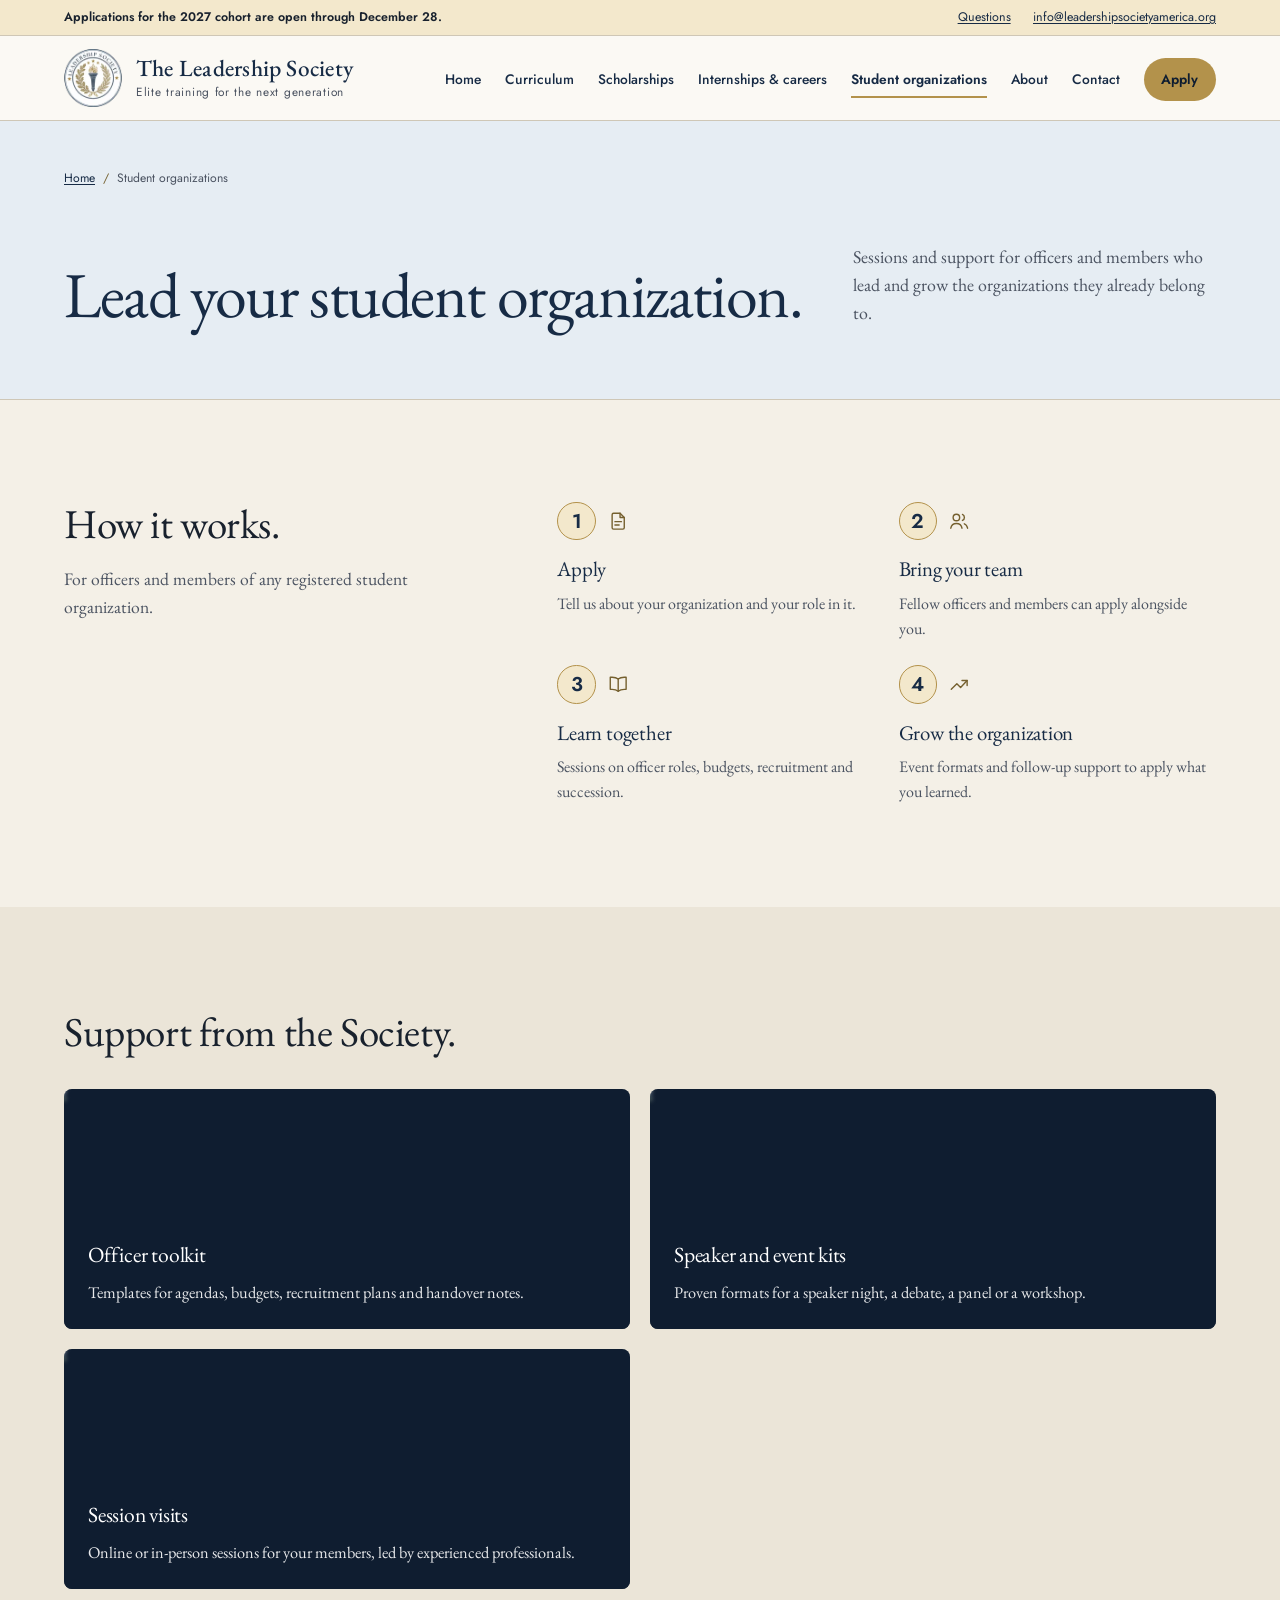
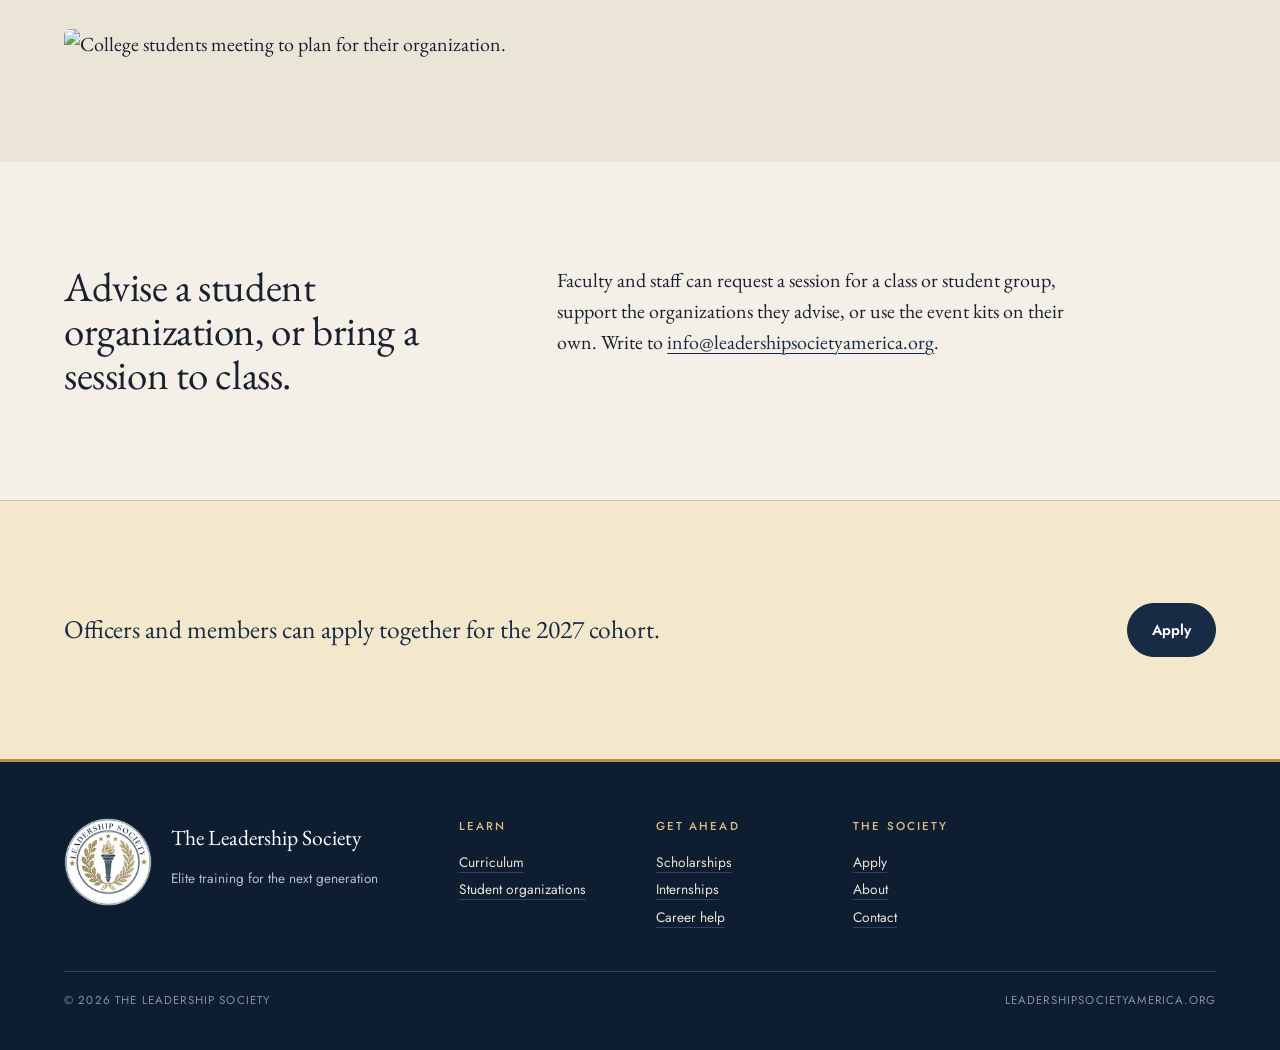
==== commit dc978a0f: "Ben's round 2 edits: application form, photos, icons, FAQ and scholarships" ====
--- a/organizations.html
+++ b/organizations.html
@@ -44,11 +44,11 @@
   <div class="wrap grid">
     <div class="section-head"><h2 class="h2">How it works.</h2><p>For officers and members of any registered student organization.</p></div>
     <div class="section-body">
-      <ol class="steps" style="grid-template-columns:1fr 1fr">
-        <li><h3>Apply</h3><p>Tell us about your organization and your role in it.</p></li>
-        <li><h3>Bring your team</h3><p>Fellow officers and members can apply alongside you.</p></li>
-        <li><h3>Learn together</h3><p>Sessions on officer roles, budgets, recruitment and succession.</p></li>
-        <li><h3>Grow the organization</h3><p>Event formats and follow-up support to apply what you learned.</p></li>
+      <ol class="steps steps-icons" style="grid-template-columns:1fr 1fr">
+        <li><span class="step-icon"><svg class="s-icon" viewBox="0 0 24 24" width="20" height="20" fill="none" stroke="currentColor" stroke-width="1.5" stroke-linecap="round" stroke-linejoin="round" aria-hidden="true" focusable="false"><path d="M14 3.5H7A1.5 1.5 0 0 0 5.5 5v14A1.5 1.5 0 0 0 7 20.5h10a1.5 1.5 0 0 0 1.5-1.5V8L14 3.5Z"/><path d="M14 3.5V8h4.5"/><path d="M8.5 12.5h7M8.5 16h4.5"/></svg></span><h3>Apply</h3><p>Tell us about your organization and your role in it.</p></li>
+        <li><span class="step-icon"><svg class="s-icon" viewBox="0 0 24 24" width="20" height="20" fill="none" stroke="currentColor" stroke-width="1.5" stroke-linecap="round" stroke-linejoin="round" aria-hidden="true" focusable="false"><circle cx="9" cy="8" r="3.5"/><path d="M3 19.5c.6-3.2 3-5 6-5s5.4 1.8 6 5"/><path d="M15.5 4.8a3.5 3.5 0 0 1 0 6.4"/><path d="M17.5 14.8c1.8.6 3 2.2 3.5 4.7"/></svg></span><h3>Bring your team</h3><p>Fellow officers and members can apply alongside you.</p></li>
+        <li><span class="step-icon"><svg class="s-icon" viewBox="0 0 24 24" width="20" height="20" fill="none" stroke="currentColor" stroke-width="1.5" stroke-linecap="round" stroke-linejoin="round" aria-hidden="true" focusable="false"><path d="M12 6.5C10.5 5.2 8.3 4.5 5.5 4.5h-2v13h2c2.8 0 5 .7 6.5 2 1.5-1.3 3.7-2 6.5-2h2v-13h-2c-2.8 0-5 .7-6.5 2Z"/><path d="M12 6.5v13"/></svg></span><h3>Learn together</h3><p>Sessions on officer roles, budgets, recruitment and succession.</p></li>
+        <li><span class="step-icon"><svg class="s-icon" viewBox="0 0 24 24" width="20" height="20" fill="none" stroke="currentColor" stroke-width="1.5" stroke-linecap="round" stroke-linejoin="round" aria-hidden="true" focusable="false"><path d="M3.5 17.5l6-6 4 4 7-7.5"/><path d="M15 8h5.5v5.5"/></svg></span><h3>Grow the organization</h3><p>Event formats and follow-up support to apply what you learned.</p></li>
       </ol>
     </div>
   </div>
@@ -57,12 +57,12 @@
 <section class="section tint" id="kits">
   <div class="wrap">
     <div class="head-row"><div><h2 class="h2">Support from the Society.</h2></div></div>
-    <div class="cards">
-      <div class="card"><h3>Officer toolkit</h3><p>Templates for agendas, budgets, recruitment plans and handover notes.</p></div>
-      <div class="card"><h3>Speaker and event kits</h3><p>Proven formats for a speaker night, a debate, a panel or a workshop.</p></div>
-      <div class="card"><h3>Session visits</h3><p>Online or in-person sessions for your members, led by experienced professionals.</p></div>
+    <div class="cards photo-cards photo-cards-3">
+      <div class="card photo-card"><img class="pc-bg" src="/assets/img/photos/tile-toolkit.webp" alt="" loading="lazy" decoding="async"><div class="pc-body"><h3>Officer toolkit</h3><p>Templates for agendas, budgets, recruitment plans and handover notes.</p></div></div>
+      <div class="card photo-card"><img class="pc-bg" src="/assets/img/photos/tile-speaker.webp" alt="" loading="lazy" decoding="async"><div class="pc-body"><h3>Speaker and event kits</h3><p>Proven formats for a speaker night, a debate, a panel or a workshop.</p></div></div>
+      <div class="card photo-card"><img class="pc-bg" src="/assets/img/photos/tile-visits.webp" alt="" loading="lazy" decoding="async"><div class="pc-body"><h3>Session visits</h3><p>Online or in-person sessions for your members, led by experienced professionals.</p></div></div>
     </div>
-    <div style="margin-top:2.5rem;max-width:42rem"><figure class="photo"><img src="/assets/img/photos/meeting-table.webp" alt="People meeting around a conference table" loading="lazy" decoding="async"></figure></div>
+    <div style="margin-top:2.5rem;max-width:42rem"><figure class="photo"><img src="/assets/img/photos/student-org.webp" alt="College students meeting to plan for their organization." loading="lazy" decoding="async"></figure></div>
   </div>
 </section>
 
